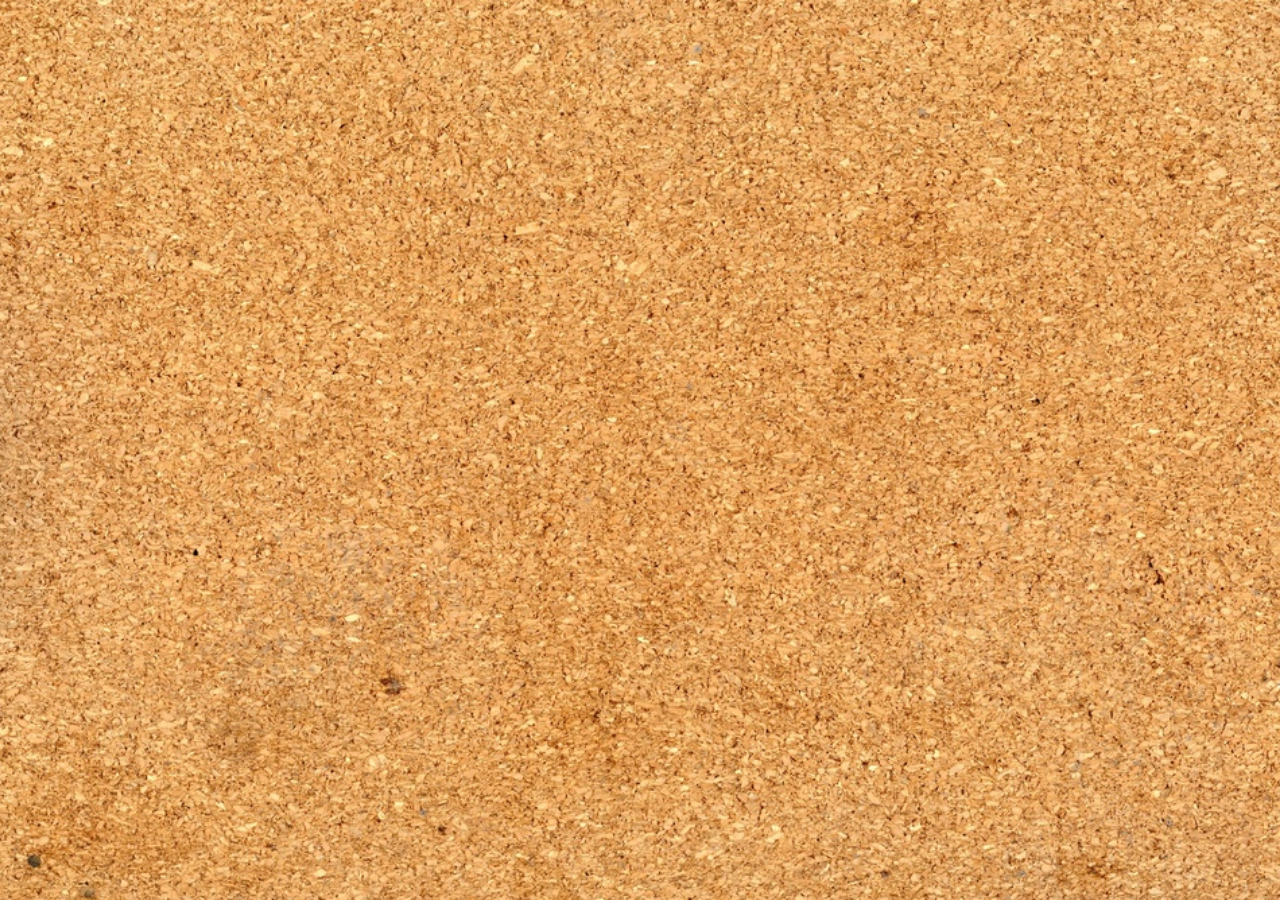
==== index.html @ 2096a06b "Rename gemini-code-1795187299476.html to index.html" ====
<!DOCTYPE html>
<html lang="en">
<head>
  <meta charset="UTF-8" />
  <meta name="viewport" content="width=device-width, initial-scale=1.0, viewport-fit=cover" />
  <title>Eevee — Sustainability Hero Quiz</title>
  <link rel="preconnect" href="https://fonts.googleapis.com" />
  <link rel="preconnect" href="https://fonts.gstatic.com" crossorigin />
  <link
    href="https://fonts.googleapis.com/css2?family=Caveat:wght@600;700&family=Patrick+Hand&family=Plus+Jakarta+Sans:wght@500;600;700;800&display=swap"
    rel="stylesheet"
  />
  <link rel="stylesheet" href="styles.css" />
</head>
<body>
  <main id="app" class="mobile-shell" aria-live="polite"></main>
  <div id="modal-root"></div>
  <script src="app.js"></script>
</body>
</html>
---- styles.css ----
:root {
  --cork-fallback: #d4a373;
  --paper-bg: #fffdf0;
  --paper-line: rgba(91, 141, 206, 0.22);
  --paper-margin: rgba(217, 83, 79, 0.38);
  --ink: #24211e;
  --ink-muted: #5c544b;
  --accent-green: #2d6a4f;
  --accent-green-dark: #1b4332;
  --accent-amber: #d97706;
  --danger-red: #c1121f;
  --shadow-card: 0 8px 16px rgba(0, 0, 0, 0.2);
  --font-hand: "Caveat", cursive;
  --font-note: "Patrick Hand", cursive;
  --font-ui: "Plus Jakarta Sans", -apple-system, BlinkMacSystemFont, sans-serif;
}

* {
  box-sizing: border-box;
  -webkit-tap-highlight-color: transparent;
}

html,
body {
  margin: 0;
  padding: 0;
  min-height: 100dvh;
  font-family: var(--font-ui);
  color: var(--ink);
  background-color: var(--cork-fallback);
  background-image:
    radial-gradient(rgba(255, 255, 255, 0.08) 1px, transparent 0),
    url("/assets/corkboard-texture.jpg");
  background-size: 18px 18px, cover;
  background-position: center;
  display: flex;
  justify-content: center;
}

.mobile-shell {
  width: 100%;
  max-width: 480px;
  min-height: 100dvh;
  padding: 20px 16px 36px;
  display: flex;
  flex-direction: column;
  justify-content: center;
  position: relative;
}

/* Foolscap index card styling */
.scrap-card {
  position: relative;
  background-color: var(--paper-bg);
  background-image:
    linear-gradient(90deg, transparent 34px, var(--paper-margin) 34px, var(--paper-margin) 36px, transparent 36px),
    repeating-linear-gradient(
      to bottom,
      transparent 0px,
      transparent 27px,
      var(--paper-line) 27px,
      var(--paper-line) 28px
    );
  border-radius: 6px;
  padding: 26px 20px 22px 44px;
  box-shadow: var(--shadow-card);
  border: 1px solid rgba(0, 0, 0, 0.08);
}

.scrap-card.no-margin-line {
  padding-left: 20px;
  background-image: repeating-linear-gradient(
    to bottom,
    transparent 0px,
    transparent 27px,
    var(--paper-line) 27px,
    var(--paper-line) 28px
  );
}

/* Washi tape & pushpins */
.washi-tape {
  position: absolute;
  top: -11px;
  left: 50%;
  transform: translateX(-50%) rotate(-2deg);
  width: 112px;
  height: 24px;
  background: rgba(255, 190, 11, 0.72);
  border-left: 2px dashed rgba(255, 255, 255, 0.65);
  border-right: 2px dashed rgba(255, 255, 255, 0.65);
  box-shadow: 0 3px 6px rgba(0, 0, 0, 0.14);
  z-index: 3;
}

.washi-tape.teal {
  background: rgba(72, 202, 228, 0.72);
  transform: translateX(-50%) rotate(2deg);
}

.washi-tape.coral {
  background: rgba(255, 107, 107, 0.72);
  transform: translateX(-50%) rotate(-1.5deg);
}

.pushpin {
  position: absolute;
  top: -8px;
  right: 18px;
  width: 16px;
  height: 16px;
  border-radius: 50%;
  background: radial-gradient(circle at 32% 30%, #ff8fa3, var(--danger-red) 72%);
  box-shadow: 0 3px 6px rgba(0, 0, 0, 0.32);
  z-index: 4;
}

.hand-title {
  font-family: var(--font-hand);
  font-weight: 700;
  line-height: 1.05;
  margin: 0 0 10px;
}

.hand-note {
  font-family: var(--font-note);
  font-size: 1.15rem;
  line-height: 1.35;
}

.progress-pill {
  display: inline-block;
  font-size: 0.78rem;
  font-weight: 800;
  letter-spacing: 0.04em;
  text-transform: uppercase;
  background: #efe6c8;
  color: var(--ink);
  padding: 5px 10px;
  border-radius: 999px;
  margin-bottom: 12px;
}

.option-list {
  display: flex;
  flex-direction: column;
  gap: 10px;
  margin-top: 16px;
}

.option-btn {
  width: 100%;
  text-align: left;
  background: #ffffff;
  border: 2px solid #d8cfb8;
  border-radius: 10px;
  padding: 12px 14px;
  font-family: var(--font-ui);
  font-size: 0.94rem;
  line-height: 1.38;
  color: var(--ink);
  box-shadow: 0 4px 10px rgba(0, 0, 0, 0.1);
  cursor: pointer;
  transition: transform 0.12s ease, border-color 0.12s ease, background-color 0.12s ease;
}

.option-btn:active {
  transform: scale(0.985);
  border-color: var(--accent-green);
  background: #f1faee;
}

.primary-btn {
  width: 100%;
  margin-top: 16px;
  padding: 14px 18px;
  border: none;
  border-radius: 12px;
  background: var(--accent-green);
  color: #ffffff;
  font-family: var(--font-ui);
  font-size: 1rem;
  font-weight: 700;
  line-height: 1.3;
  box-shadow: 0 8px 16px rgba(0, 0, 0, 0.2);
  cursor: pointer;
}

.primary-btn:active {
  background: var(--accent-green-dark);
  transform: translateY(1px);
}

/* Printed hero artwork (NOT a Polaroid) */
.hero-print-wrap {
  position: relative;
  width: 100%;
  max-width: 270px;
  margin: 8px auto 14px;
}

.hero-print-img {
  display: block;
  width: 100%;
  aspect-ratio: 4 / 5;
  object-fit: cover;
  border-radius: 4px;
  box-shadow: var(--shadow-card);
  border: 3px solid #ffffff;
}

.crown-overlay {
  position: absolute;
  top: -28px;
  left: 50%;
  transform: translateX(-50%) rotate(-4deg);
  width: 96px;
  height: auto;
  pointer-events: none;
  filter: drop-shadow(0 5px 8px rgba(0, 0, 0, 0.28));
  z-index: 5;
}

.trait-row {
  display: flex;
  flex-wrap: wrap;
  gap: 6px;
  margin: 10px 0 12px;
}

.trait-tag {
  font-size: 0.72rem;
  font-weight: 800;
  text-transform: uppercase;
  letter-spacing: 0.04em;
  background: #e9f5db;
  color: var(--accent-green-dark);
  padding: 4px 8px;
  border-radius: 6px;
  border: 1px solid rgba(45, 106, 79, 0.25);
}

/* Eco Bestie Polaroid frame with name at bottom */
.bestie-section {
  margin-top: 18px;
  display: flex;
  flex-direction: column;
  align-items: center;
}

.bestie-label {
  font-family: var(--font-hand);
  font-size: 1.35rem;
  color: #ffffff;
  text-shadow: 0 2px 6px rgba(0, 0, 0, 0.45);
  margin-bottom: 8px;
}

.polaroid-frame {
  width: 164px;
  background: #ffffff;
  padding: 9px 9px 12px;
  border-radius: 3px;
  box-shadow: var(--shadow-card);
  transform: rotate(2.5deg);
  text-align: center;
}

.polaroid-frame img {
  display: block;
  width: 100%;
  aspect-ratio: 1 / 1;
  object-fit: cover;
}

.polaroid-caption {
  margin-top: 8px;
  font-family: var(--font-hand);
  font-size: 1.15rem;
  font-weight: 700;
  color: var(--ink);
  line-height: 1.1;
}

/* Pop-up modals */
.modal-backdrop {
  position: fixed;
  inset: 0;
  background: rgba(18, 15, 12, 0.68);
  display: flex;
  align-items: center;
  justify-content: center;
  padding: 18px;
  z-index: 50;
}

.modal-card {
  width: 100%;
  max-width: 420px;
}

.pin-input {
  width: 100%;
  margin-top: 12px;
  padding: 12px;
  font-family: var(--font-ui);
  font-size: 1.5rem;
  font-weight: 800;
  letter-spacing: 0.35em;
  text-align: center;
  border-radius: 10px;
  border: 2px solid #b8ad92;
  background: #ffffff;
  color: var(--ink);
}

.feedback-box {
  margin-top: 12px;
  padding: 10px 12px;
  border-radius: 8px;
  background: #fff3cd;
  border-left: 4px solid var(--accent-amber);
  font-size: 0.9rem;
  color: #3d2c00;
}

.token-badge {
  margin: 14px 0;
  padding: 12px;
  border-radius: 10px;
  background: #f4f1de;
  border: 2px dashed var(--accent-green);
  text-align: center;
}

.token-code {
  font-size: 1.55rem;
  font-weight: 800;
  letter-spacing: 0.08em;
  color: var(--accent-green-dark);
}

/* 2-second press-and-hold button */
.hold-btn {
  position: relative;
  width: 100%;
  margin-top: 14px;
  padding: 15px 16px;
  border-radius: 12px;
  border: 2px solid var(--ink);
  background: #ffffff;
  color: var(--ink);
  font-family: var(--font-ui);
  font-size: 0.98rem;
  font-weight: 800;
  overflow: hidden;
  cursor: pointer;
  user-select: none;
  touch-action: none;
}

.hold-fill {
  position: absolute;
  inset: 0 auto 0 0;
  width: var(--hold-progress, 0%);
  background: rgba(193, 18, 31, 0.24);
  pointer-events: none;
}

.hold-label {
  position: relative;
  z-index: 2;
}

/* Redeemed stamp overlay */
.redeemed-stamp {
  position: fixed;
  top: 22%;
  left: 50%;
  transform: translate(-50%, -50%) rotate(-14deg);
  border: 5px solid var(--danger-red);
  color: var(--danger-red);
  background: rgba(255, 253, 240, 0.9);
  padding: 10px 24px;
  font-size: 2.1rem;
  font-weight: 900;
  letter-spacing: 0.14em;
  border-radius: 8px;
  box-shadow: 0 10px 24px rgba(0, 0, 0, 0.28);
  z-index: 60;
  pointer-events: none;
}

/* Shake animation on incorrect PIN or trivia */
@keyframes shake {
  0%, 100% { transform: translateX(0); }
  20% { transform: translateX(-8px); }
  40% { transform: translateX(8px); }
  60% { transform: translateX(-6px); }
  80% { transform: translateX(6px); }
}

.shake {
  animation: shake 0.36s ease;
}
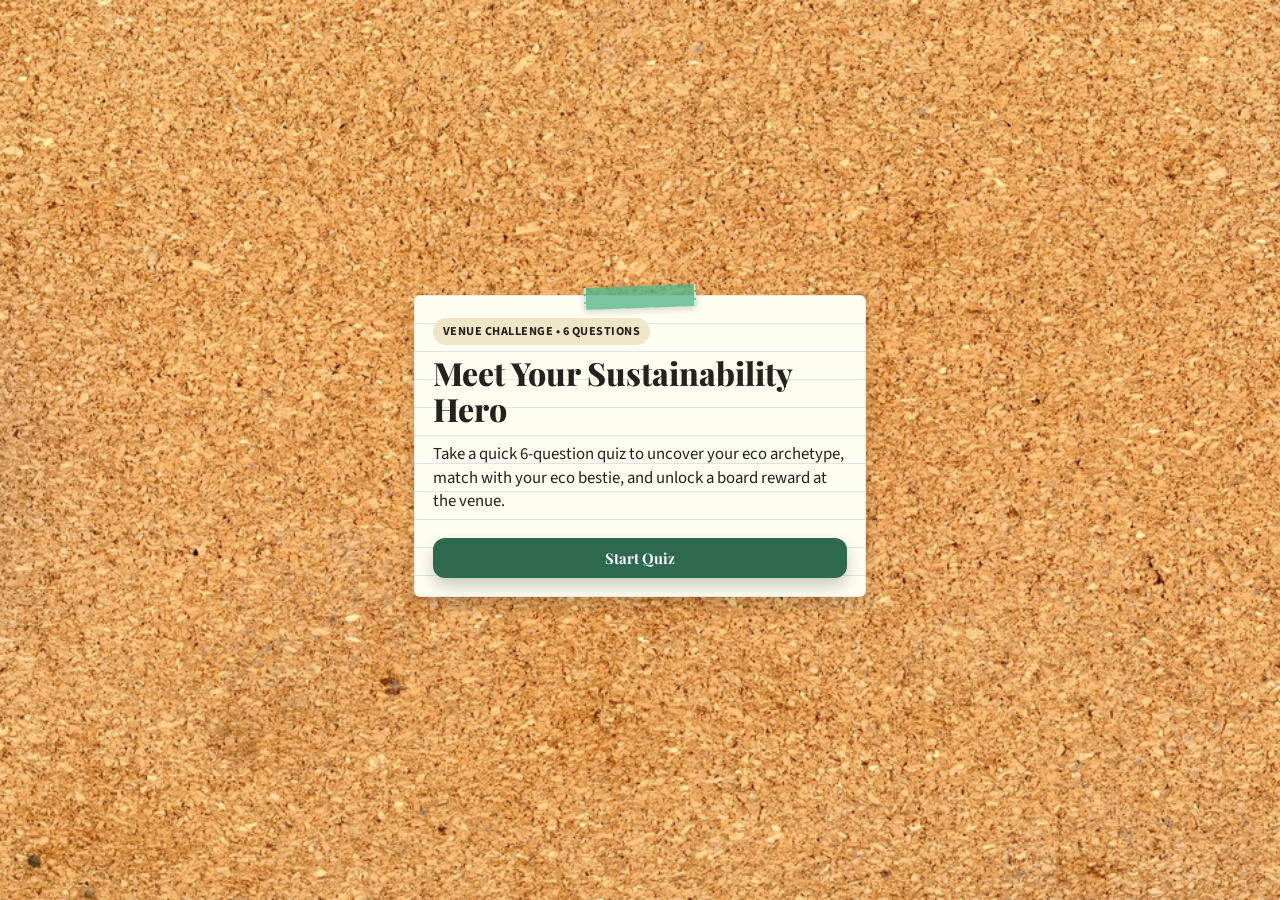
==== commit e0e95712: "Add files via upload Update fonts, green tape, no-scroll reveal, crown overlay, and staff button" ====
--- a/index.html
+++ b/index.html
@@ -6,10 +6,7 @@
   <title>Eevee — Sustainability Hero Quiz</title>
   <link rel="preconnect" href="https://fonts.googleapis.com" />
   <link rel="preconnect" href="https://fonts.gstatic.com" crossorigin />
-  <link
-    href="https://fonts.googleapis.com/css2?family=Caveat:wght@600;700&family=Patrick+Hand&family=Plus+Jakarta+Sans:wght@500;600;700;800&display=swap"
-    rel="stylesheet"
-  />
+  <link href="https://fonts.googleapis.com/css2?family=Playfair+Display:ital,wght@0,400..900;1,400..900&family=Rock+Salt&family=Source+Sans+3:ital,wght@0,200..900;1,200..900&display=swap" rel="stylesheet" />
   <link rel="stylesheet" href="styles.css" />
 </head>
 <body>
@@ -17,4 +14,4 @@
   <div id="modal-root"></div>
   <script src="app.js"></script>
 </body>
-</html>
+</html>
--- a/styles.css
+++ b/styles.css
@@ -7,12 +7,14 @@
   --ink-muted: #5c544b;
   --accent-green: #2d6a4f;
   --accent-green-dark: #1b4332;
+  --tape-green: rgba(82, 183, 136, 0.78);
+  --tape-green-alt: rgba(116, 198, 157, 0.78);
   --accent-amber: #d97706;
   --danger-red: #c1121f;
   --shadow-card: 0 8px 16px rgba(0, 0, 0, 0.2);
-  --font-hand: "Caveat", cursive;
-  --font-note: "Patrick Hand", cursive;
-  --font-ui: "Plus Jakarta Sans", -apple-system, BlinkMacSystemFont, sans-serif;
+  --font-header: "Playfair Display", Georgia, serif;
+  --font-body: "Source Sans 3", -apple-system, BlinkMacSystemFont, sans-serif;
+  --font-handwriting: "Rock Salt", cursive;
 }
 
 * {
@@ -25,12 +27,12 @@
   margin: 0;
   padding: 0;
   min-height: 100dvh;
-  font-family: var(--font-ui);
+  font-family: var(--font-body);
   color: var(--ink);
   background-color: var(--cork-fallback);
   background-image:
     radial-gradient(rgba(255, 255, 255, 0.08) 1px, transparent 0),
-    url("/assets/corkboard-texture.jpg");
+    url("./assets/corkboard-texture.jpg");
   background-size: 18px 18px, cover;
   background-position: center;
   display: flex;
@@ -41,7 +43,7 @@
   width: 100%;
   max-width: 480px;
   min-height: 100dvh;
-  padding: 20px 16px 36px;
+  padding: 16px 14px 24px;
   display: flex;
   flex-direction: column;
   justify-content: center;
@@ -62,13 +64,13 @@
       var(--paper-line) 28px
     );
   border-radius: 6px;
-  padding: 26px 20px 22px 44px;
+  padding: 22px 18px 18px 42px;
   box-shadow: var(--shadow-card);
   border: 1px solid rgba(0, 0, 0, 0.08);
 }
 
 .scrap-card.no-margin-line {
-  padding-left: 20px;
+  padding-left: 18px;
   background-image: repeating-linear-gradient(
     to bottom,
     transparent 0px,
@@ -78,23 +80,24 @@
   );
 }
 
-/* Washi tape & pushpins */
+/* Green washi tape accents (red pushpin removed) */
 .washi-tape {
   position: absolute;
-  top: -11px;
+  top: -10px;
   left: 50%;
   transform: translateX(-50%) rotate(-2deg);
   width: 112px;
-  height: 24px;
-  background: rgba(255, 190, 11, 0.72);
+  height: 22px;
+  background: var(--tape-green);
   border-left: 2px dashed rgba(255, 255, 255, 0.65);
   border-right: 2px dashed rgba(255, 255, 255, 0.65);
   box-shadow: 0 3px 6px rgba(0, 0, 0, 0.14);
   z-index: 3;
 }
 
-.washi-tape.teal {
-  background: rgba(72, 202, 228, 0.72);
+.washi-tape.teal,
+.washi-tape.green {
+  background: var(--tape-green-alt);
   transform: translateX(-50%) rotate(2deg);
 }
 
@@ -103,49 +106,66 @@
   transform: translateX(-50%) rotate(-1.5deg);
 }
 
-.pushpin {
-  position: absolute;
-  top: -8px;
-  right: 18px;
-  width: 16px;
-  height: 16px;
-  border-radius: 50%;
-  background: radial-gradient(circle at 32% 30%, #ff8fa3, var(--danger-red) 72%);
-  box-shadow: 0 3px 6px rgba(0, 0, 0, 0.32);
-  z-index: 4;
-}
-
 .hand-title {
-  font-family: var(--font-hand);
+  font-family: var(--font-header);
+  font-weight: 800;
+  line-height: 1.12;
+  margin: 0 0 8px;
+}
+
+.hand-note {
+  font-family: var(--font-body);
+  font-size: 1.05rem;
+  line-height: 1.38;
+}
+
+/* Reveal header arrangement: "You are..." above hero role name */
+.reveal-eyebrow {
+  font-family: var(--font-header);
+  font-size: 0.95rem;
   font-weight: 700;
-  line-height: 1.05;
-  margin: 0 0 10px;
-}
-
-.hand-note {
-  font-family: var(--font-note);
-  font-size: 1.15rem;
-  line-height: 1.35;
+  letter-spacing: 0.02em;
+  color: var(--ink-muted);
+  margin: 0 0 2px;
+}
+
+.reveal-hero-name {
+  font-family: var(--font-header);
+  font-size: 1.55rem;
+  font-weight: 900;
+  text-transform: uppercase;
+  line-height: 1.08;
+  color: var(--ink);
+  margin: 0 0 4px;
+}
+
+.reveal-subtitle {
+  font-family: var(--font-body);
+  font-size: 0.95rem;
+  font-weight: 700;
+  color: var(--accent-green-dark);
+  margin-bottom: 6px;
 }
 
 .progress-pill {
   display: inline-block;
-  font-size: 0.78rem;
-  font-weight: 800;
+  font-family: var(--font-body);
+  font-size: 0.76rem;
+  font-weight: 700;
   letter-spacing: 0.04em;
   text-transform: uppercase;
   background: #efe6c8;
   color: var(--ink);
   padding: 5px 10px;
   border-radius: 999px;
-  margin-bottom: 12px;
+  margin-bottom: 10px;
 }
 
 .option-list {
   display: flex;
   flex-direction: column;
   gap: 10px;
-  margin-top: 16px;
+  margin-top: 14px;
 }
 
 .option-btn {
@@ -155,8 +175,8 @@
   border: 2px solid #d8cfb8;
   border-radius: 10px;
   padding: 12px 14px;
-  font-family: var(--font-ui);
-  font-size: 0.94rem;
+  font-family: var(--font-body);
+  font-size: 0.98rem;
   line-height: 1.38;
   color: var(--ink);
   box-shadow: 0 4px 10px rgba(0, 0, 0, 0.1);
@@ -172,16 +192,16 @@
 
 .primary-btn {
   width: 100%;
-  margin-top: 16px;
-  padding: 14px 18px;
+  margin-top: 8px;
+  padding: 11px 14px;
   border: none;
   border-radius: 12px;
   background: var(--accent-green);
   color: #ffffff;
-  font-family: var(--font-ui);
-  font-size: 1rem;
+  font-family: var(--font-header);
+  font-size: 0.92rem;
   font-weight: 700;
-  line-height: 1.3;
+  line-height: 1.25;
   box-shadow: 0 8px 16px rgba(0, 0, 0, 0.2);
   cursor: pointer;
 }
@@ -194,75 +214,150 @@
 /* Printed hero artwork (NOT a Polaroid) */
 .hero-print-wrap {
   position: relative;
-  width: 100%;
-  max-width: 270px;
-  margin: 8px auto 14px;
+  display: inline-block;
+  width: fit-content;
+  max-width: 100%;
+  margin: 2px auto 6px;
 }
 
 .hero-print-img {
   display: block;
-  width: 100%;
-  aspect-ratio: 4 / 5;
-  object-fit: cover;
+  width: auto;
+  height: auto;
+  max-width: 100%;
+  max-height: 175px;
+  object-fit: contain;
   border-radius: 4px;
   box-shadow: var(--shadow-card);
-  border: 3px solid #ffffff;
+  border: 2px solid #ffffff;
+}
+
+/* Reward screen hero image + crown aligned at identical pixel dimensions */
+.reward-hero-wrap {
+  position: relative;
+  display: block;
+  width: 100%;
+  max-width: 260px;
+  margin: 8px auto 12px;
+}
+
+.reward-hero-img {
+  display: block;
+  width: 100%;
+  height: auto;
+  border-radius: 4px;
+  box-shadow: var(--shadow-card);
+  border: 2px solid #ffffff;
 }
 
 .crown-overlay {
   position: absolute;
-  top: -28px;
-  left: 50%;
-  transform: translateX(-50%) rotate(-4deg);
-  width: 96px;
-  height: auto;
+  inset: 0;
+  width: 100%;
+  height: 100%;
+  object-fit: contain;
   pointer-events: none;
-  filter: drop-shadow(0 5px 8px rgba(0, 0, 0, 0.28));
   z-index: 5;
 }
 
 .trait-row {
   display: flex;
   flex-wrap: wrap;
-  gap: 6px;
-  margin: 10px 0 12px;
+  gap: 5px;
+  margin: 4px 0 6px;
 }
 
 .trait-tag {
-  font-size: 0.72rem;
-  font-weight: 800;
+  font-family: var(--font-body);
+  font-size: 0.68rem;
+  font-weight: 700;
   text-transform: uppercase;
-  letter-spacing: 0.04em;
+  letter-spacing: 0.03em;
   background: #e9f5db;
   color: var(--accent-green-dark);
-  padding: 4px 8px;
+  padding: 2px 7px;
   border-radius: 6px;
   border: 1px solid rgba(45, 106, 79, 0.25);
 }
 
-/* Eco Bestie Polaroid frame with name at bottom */
+.hero-bio {
+  margin: 0;
+  font-family: var(--font-body);
+  font-size: 0.84rem;
+  line-height: 1.32;
+}
+
+/* Compact Eco Bestie strip on scrapbook paper + Polaroid */
 .bestie-section {
-  margin-top: 18px;
+  margin-top: 7px;
   display: flex;
-  flex-direction: column;
   align-items: center;
+  justify-content: space-between;
+  gap: 10px;
+  background-color: var(--paper-bg);
+  background-image: repeating-linear-gradient(
+    to bottom,
+    transparent 0px,
+    transparent 23px,
+    var(--paper-line) 23px,
+    var(--paper-line) 24px
+  );
+  padding: 7px 11px;
+  border-radius: 6px;
+  box-shadow: var(--shadow-card);
+  border: 1px solid rgba(0, 0, 0, 0.08);
 }
 
 .bestie-label {
-  font-family: var(--font-hand);
-  font-size: 1.35rem;
-  color: #ffffff;
-  text-shadow: 0 2px 6px rgba(0, 0, 0, 0.45);
-  margin-bottom: 8px;
+  font-family: var(--font-handwriting);
+  font-size: 0.82rem;
+  font-weight: 400;
+  color: var(--ink);
+  line-height: 1.55;
+}
+
+/* "Your own eco bestie" reveal card on scrapbook paper */
+.own-bestie-card {
+  margin-top: 7px;
+  background-color: var(--paper-bg);
+  background-image: repeating-linear-gradient(
+    to bottom,
+    transparent 0px,
+    transparent 23px,
+    var(--paper-line) 23px,
+    var(--paper-line) 24px
+  );
+  padding: 8px 11px;
+  border-radius: 6px;
+  box-shadow: var(--shadow-card);
+  border: 1px solid rgba(0, 0, 0, 0.08);
+}
+
+.own-bestie-heading {
+  font-family: var(--font-handwriting);
+  font-size: 0.84rem;
+  font-weight: 400;
+  line-height: 1.6;
+  color: var(--ink);
+  margin: 0 0 4px;
+}
+
+.own-bestie-note {
+  font-family: var(--font-body);
+  font-size: 0.82rem;
+  line-height: 1.3;
+  color: var(--ink);
+  margin: 0;
 }
 
 .polaroid-frame {
-  width: 164px;
+  flex-shrink: 0;
+  width: 78px;
   background: #ffffff;
-  padding: 9px 9px 12px;
+  padding: 4px 4px 7px;
   border-radius: 3px;
-  box-shadow: var(--shadow-card);
-  transform: rotate(2.5deg);
+  box-shadow: 0 4px 10px rgba(0, 0, 0, 0.18);
+  transform: rotate(2deg);
   text-align: center;
 }
 
@@ -274,12 +369,33 @@
 }
 
 .polaroid-caption {
-  margin-top: 8px;
-  font-family: var(--font-hand);
-  font-size: 1.15rem;
-  font-weight: 700;
-  color: var(--ink);
-  line-height: 1.1;
+  margin-top: 5px;
+  font-family: var(--font-handwriting);
+  font-size: 0.52rem;
+  font-weight: 400;
+  color: var(--ink);
+  line-height: 1.45;
+}
+
+/* No-scroll viewport optimization for the reveal screen */
+.reveal-screen {
+  min-height: 100dvh;
+  padding-top: 12px;
+  padding-bottom: 14px;
+  justify-content: space-between;
+}
+
+.reveal-screen .scrap-card {
+  padding: 14px 12px 10px;
+  text-align: center;
+}
+
+.reveal-screen .trait-row {
+  justify-content: center;
+}
+
+.reveal-screen .hero-bio {
+  text-align: left;
 }
 
 /* Pop-up modals */
@@ -303,9 +419,9 @@
   width: 100%;
   margin-top: 12px;
   padding: 12px;
-  font-family: var(--font-ui);
+  font-family: var(--font-body);
   font-size: 1.5rem;
-  font-weight: 800;
+  font-weight: 700;
   letter-spacing: 0.35em;
   text-align: center;
   border-radius: 10px;
@@ -320,13 +436,14 @@
   border-radius: 8px;
   background: #fff3cd;
   border-left: 4px solid var(--accent-amber);
-  font-size: 0.9rem;
+  font-family: var(--font-body);
+  font-size: 0.92rem;
   color: #3d2c00;
 }
 
 .token-badge {
-  margin: 14px 0;
-  padding: 12px;
+  margin: 12px 0;
+  padding: 10px;
   border-radius: 10px;
   background: #f4f1de;
   border: 2px dashed var(--accent-green);
@@ -334,7 +451,8 @@
 }
 
 .token-code {
-  font-size: 1.55rem;
+  font-family: var(--font-header);
+  font-size: 1.5rem;
   font-weight: 800;
   letter-spacing: 0.08em;
   color: var(--accent-green-dark);
@@ -344,13 +462,13 @@
 .hold-btn {
   position: relative;
   width: 100%;
-  margin-top: 14px;
-  padding: 15px 16px;
+  margin-top: 12px;
+  padding: 14px 16px;
   border-radius: 12px;
   border: 2px solid var(--ink);
   background: #ffffff;
   color: var(--ink);
-  font-family: var(--font-ui);
+  font-family: var(--font-header);
   font-size: 0.98rem;
   font-weight: 800;
   overflow: hidden;
@@ -382,6 +500,7 @@
   color: var(--danger-red);
   background: rgba(255, 253, 240, 0.9);
   padding: 10px 24px;
+  font-family: var(--font-header);
   font-size: 2.1rem;
   font-weight: 900;
   letter-spacing: 0.14em;
@@ -402,4 +521,4 @@
 
 .shake {
   animation: shake 0.36s ease;
-}
+}
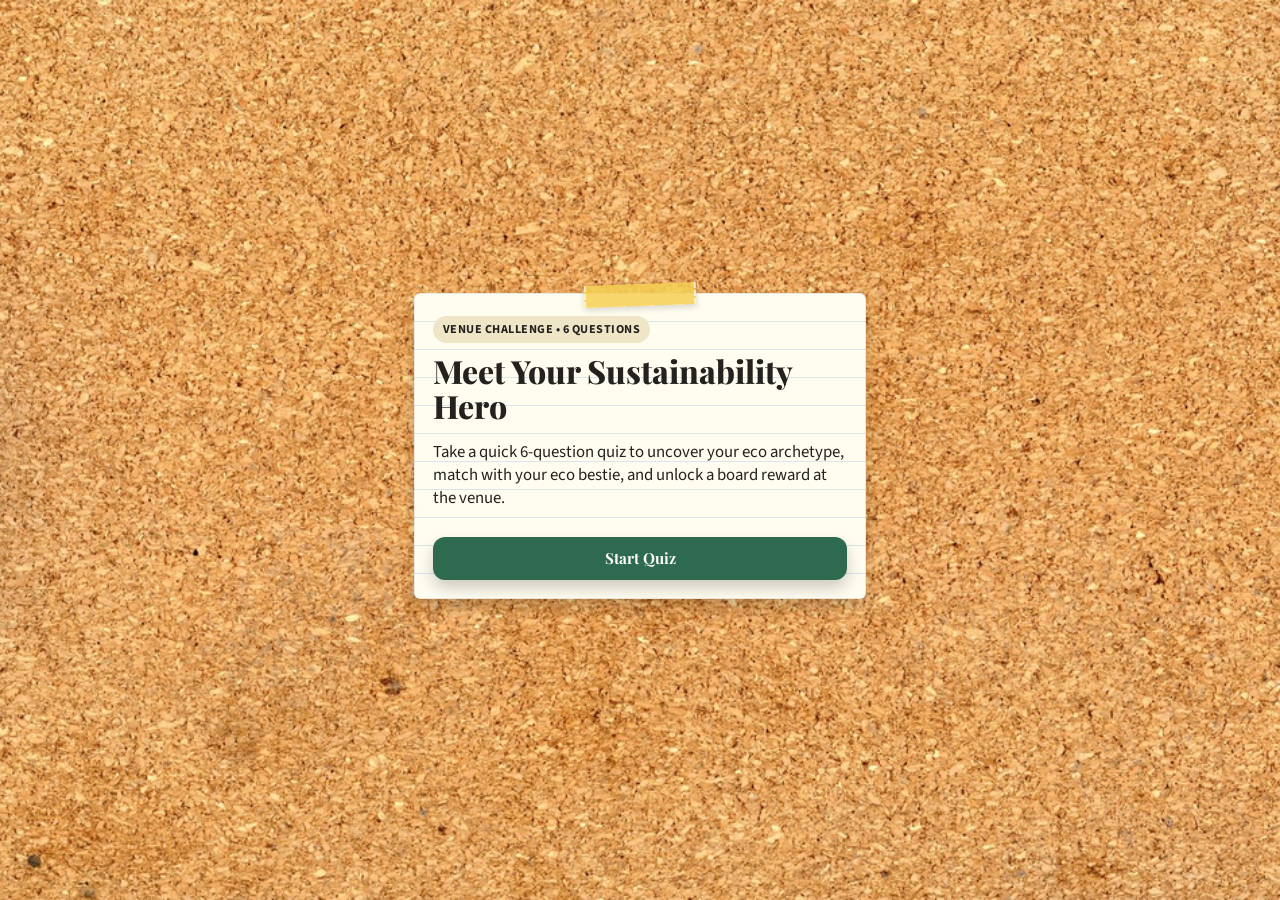
==== commit 820c1d8c: "Add files via upload" ====
--- a/index.html
+++ b/index.html
@@ -14,4 +14,4 @@
   <div id="modal-root"></div>
   <script src="app.js"></script>
 </body>
-</html>+</html>
--- a/styles.css
+++ b/styles.css
@@ -3,12 +3,16 @@
   --paper-bg: #fffdf0;
   --paper-line: rgba(91, 141, 206, 0.22);
   --paper-margin: rgba(217, 83, 79, 0.38);
+  --postit-yellow: #fff176;
+  --postit-fold: #f4df4e;
+  --sticker-bg: #2d6a4f;
+  --sticker-border: #ffffff;
   --ink: #24211e;
   --ink-muted: #5c544b;
   --accent-green: #2d6a4f;
   --accent-green-dark: #1b4332;
-  --tape-green: rgba(82, 183, 136, 0.78);
-  --tape-green-alt: rgba(116, 198, 157, 0.78);
+  --tape-yellow: rgba(246, 209, 85, 0.85);
+  --tape-green: rgba(82, 183, 136, 0.82);
   --accent-amber: #d97706;
   --danger-red: #c1121f;
   --shadow-card: 0 8px 16px rgba(0, 0, 0, 0.2);
@@ -80,7 +84,7 @@
   );
 }
 
-/* Green washi tape accents (red pushpin removed) */
+/* Washi tape accents: yellow for intro & final reveal, green for middle questions */
 .washi-tape {
   position: absolute;
   top: -10px;
@@ -88,22 +92,21 @@
   transform: translateX(-50%) rotate(-2deg);
   width: 112px;
   height: 22px;
-  background: var(--tape-green);
+  background: var(--tape-yellow);
   border-left: 2px dashed rgba(255, 255, 255, 0.65);
   border-right: 2px dashed rgba(255, 255, 255, 0.65);
   box-shadow: 0 3px 6px rgba(0, 0, 0, 0.14);
   z-index: 3;
 }
 
-.washi-tape.teal,
+.washi-tape.yellow {
+  background: var(--tape-yellow);
+  transform: translateX(-50%) rotate(-2deg);
+}
+
 .washi-tape.green {
-  background: var(--tape-green-alt);
+  background: var(--tape-green);
   transform: translateX(-50%) rotate(2deg);
-}
-
-.washi-tape.coral {
-  background: rgba(255, 107, 107, 0.72);
-  transform: translateX(-50%) rotate(-1.5deg);
 }
 
 .hand-title {
@@ -122,7 +125,7 @@
 /* Reveal header arrangement: "You are..." above hero role name */
 .reveal-eyebrow {
   font-family: var(--font-header);
-  font-size: 0.95rem;
+  font-size: 0.9rem;
   font-weight: 700;
   letter-spacing: 0.02em;
   color: var(--ink-muted);
@@ -131,20 +134,20 @@
 
 .reveal-hero-name {
   font-family: var(--font-header);
-  font-size: 1.55rem;
+  font-size: 1.5rem;
   font-weight: 900;
   text-transform: uppercase;
   line-height: 1.08;
   color: var(--ink);
-  margin: 0 0 4px;
+  margin: 0 0 3px;
 }
 
 .reveal-subtitle {
   font-family: var(--font-body);
-  font-size: 0.95rem;
+  font-size: 0.92rem;
   font-weight: 700;
   color: var(--accent-green-dark);
-  margin-bottom: 6px;
+  margin-bottom: 5px;
 }
 
 .progress-pill {
@@ -192,14 +195,14 @@
 
 .primary-btn {
   width: 100%;
-  margin-top: 8px;
-  padding: 11px 14px;
+  margin-top: 10px;
+  padding: 12px 16px;
   border: none;
   border-radius: 12px;
   background: var(--accent-green);
   color: #ffffff;
   font-family: var(--font-header);
-  font-size: 0.92rem;
+  font-size: 0.95rem;
   font-weight: 700;
   line-height: 1.25;
   box-shadow: 0 8px 16px rgba(0, 0, 0, 0.2);
@@ -283,80 +286,61 @@
 .hero-bio {
   margin: 0;
   font-family: var(--font-body);
-  font-size: 0.84rem;
-  line-height: 1.32;
-}
-
-/* Compact Eco Bestie strip on scrapbook paper + Polaroid */
-.bestie-section {
-  margin-top: 7px;
+  font-size: 0.82rem;
+  line-height: 1.3;
+}
+
+/* Eco Bestie row: Yellow post-it + Polaroid + right-side sticker CTA */
+.bestie-row {
+  margin-top: 8px;
   display: flex;
   align-items: center;
   justify-content: space-between;
-  gap: 10px;
-  background-color: var(--paper-bg);
-  background-image: repeating-linear-gradient(
-    to bottom,
-    transparent 0px,
-    transparent 23px,
-    var(--paper-line) 23px,
-    var(--paper-line) 24px
-  );
-  padding: 7px 11px;
-  border-radius: 6px;
-  box-shadow: var(--shadow-card);
-  border: 1px solid rgba(0, 0, 0, 0.08);
-}
-
-.bestie-label {
+  gap: 8px;
+}
+
+.postit-note {
+  position: relative;
+  flex: 0 0 92px;
+  min-height: 82px;
+  background: linear-gradient(165deg, var(--postit-yellow) 0%, var(--postit-fold) 100%);
+  padding: 10px 7px 8px;
+  border-radius: 2px;
+  box-shadow: 0 6px 12px rgba(0, 0, 0, 0.22);
+  transform: rotate(-3deg);
+  display: flex;
+  align-items: center;
+  justify-content: center;
+  text-align: center;
+}
+
+.postit-note::before {
+  content: "";
+  position: absolute;
+  top: -4px;
+  left: 50%;
+  transform: translateX(-50%);
+  width: 34px;
+  height: 8px;
+  background: rgba(255, 255, 255, 0.55);
+  box-shadow: 0 1px 2px rgba(0, 0, 0, 0.1);
+}
+
+.postit-text {
   font-family: var(--font-handwriting);
-  font-size: 0.82rem;
+  font-size: 0.58rem;
   font-weight: 400;
   color: var(--ink);
-  line-height: 1.55;
-}
-
-/* "Your own eco bestie" reveal card on scrapbook paper */
-.own-bestie-card {
-  margin-top: 7px;
-  background-color: var(--paper-bg);
-  background-image: repeating-linear-gradient(
-    to bottom,
-    transparent 0px,
-    transparent 23px,
-    var(--paper-line) 23px,
-    var(--paper-line) 24px
-  );
-  padding: 8px 11px;
-  border-radius: 6px;
-  box-shadow: var(--shadow-card);
-  border: 1px solid rgba(0, 0, 0, 0.08);
-}
-
-.own-bestie-heading {
-  font-family: var(--font-handwriting);
-  font-size: 0.84rem;
-  font-weight: 400;
-  line-height: 1.6;
-  color: var(--ink);
-  margin: 0 0 4px;
-}
-
-.own-bestie-note {
-  font-family: var(--font-body);
-  font-size: 0.82rem;
-  line-height: 1.3;
-  color: var(--ink);
-  margin: 0;
+  line-height: 1.5;
 }
 
 .polaroid-frame {
   flex-shrink: 0;
-  width: 78px;
+  width: 82px;
   background: #ffffff;
   padding: 4px 4px 7px;
   border-radius: 3px;
-  box-shadow: 0 4px 10px rgba(0, 0, 0, 0.18);
+  box-shadow: 0 5px 12px rgba(0, 0, 0, 0.22);
   transform: rotate(2deg);
   text-align: center;
 }
@@ -371,10 +355,40 @@
 .polaroid-caption {
   margin-top: 5px;
   font-family: var(--font-handwriting);
-  font-size: 0.52rem;
+  font-size: 0.48rem;
   font-weight: 400;
   color: var(--ink);
   line-height: 1.45;
+}
+
+/* Sticker button on the right side of the post-it & Polaroid */
+.sticker-cta-btn {
+  flex: 1;
+  min-width: 0;
+  background: var(--sticker-bg);
+  color: #ffffff;
+  border: 3px solid var(--sticker-border);
+  outline: 2px dashed rgba(27, 67, 50, 0.45);
+  border-radius: 14px;
+  padding: 10px 9px;
+  font-family: var(--font-header);
+  font-size: 0.78rem;
+  font-weight: 800;
+  line-height: 1.22;
+  text-align: center;
+  box-shadow: 0 7px 14px rgba(0, 0, 0, 0.26);
+  transform: rotate(2.5deg);
+  cursor: pointer;
+  transition: transform 0.14s ease, background-color 0.14s ease;
+}
+
+.sticker-cta-btn:hover {
+  transform: rotate(1deg) scale(1.02);
+}
+
+.sticker-cta-btn:active {
+  transform: rotate(1deg) scale(0.97);
+  background: var(--accent-green-dark);
 }
 
 /* No-scroll viewport optimization for the reveal screen */
@@ -521,4 +535,4 @@
 
 .shake {
   animation: shake 0.36s ease;
-}+}
